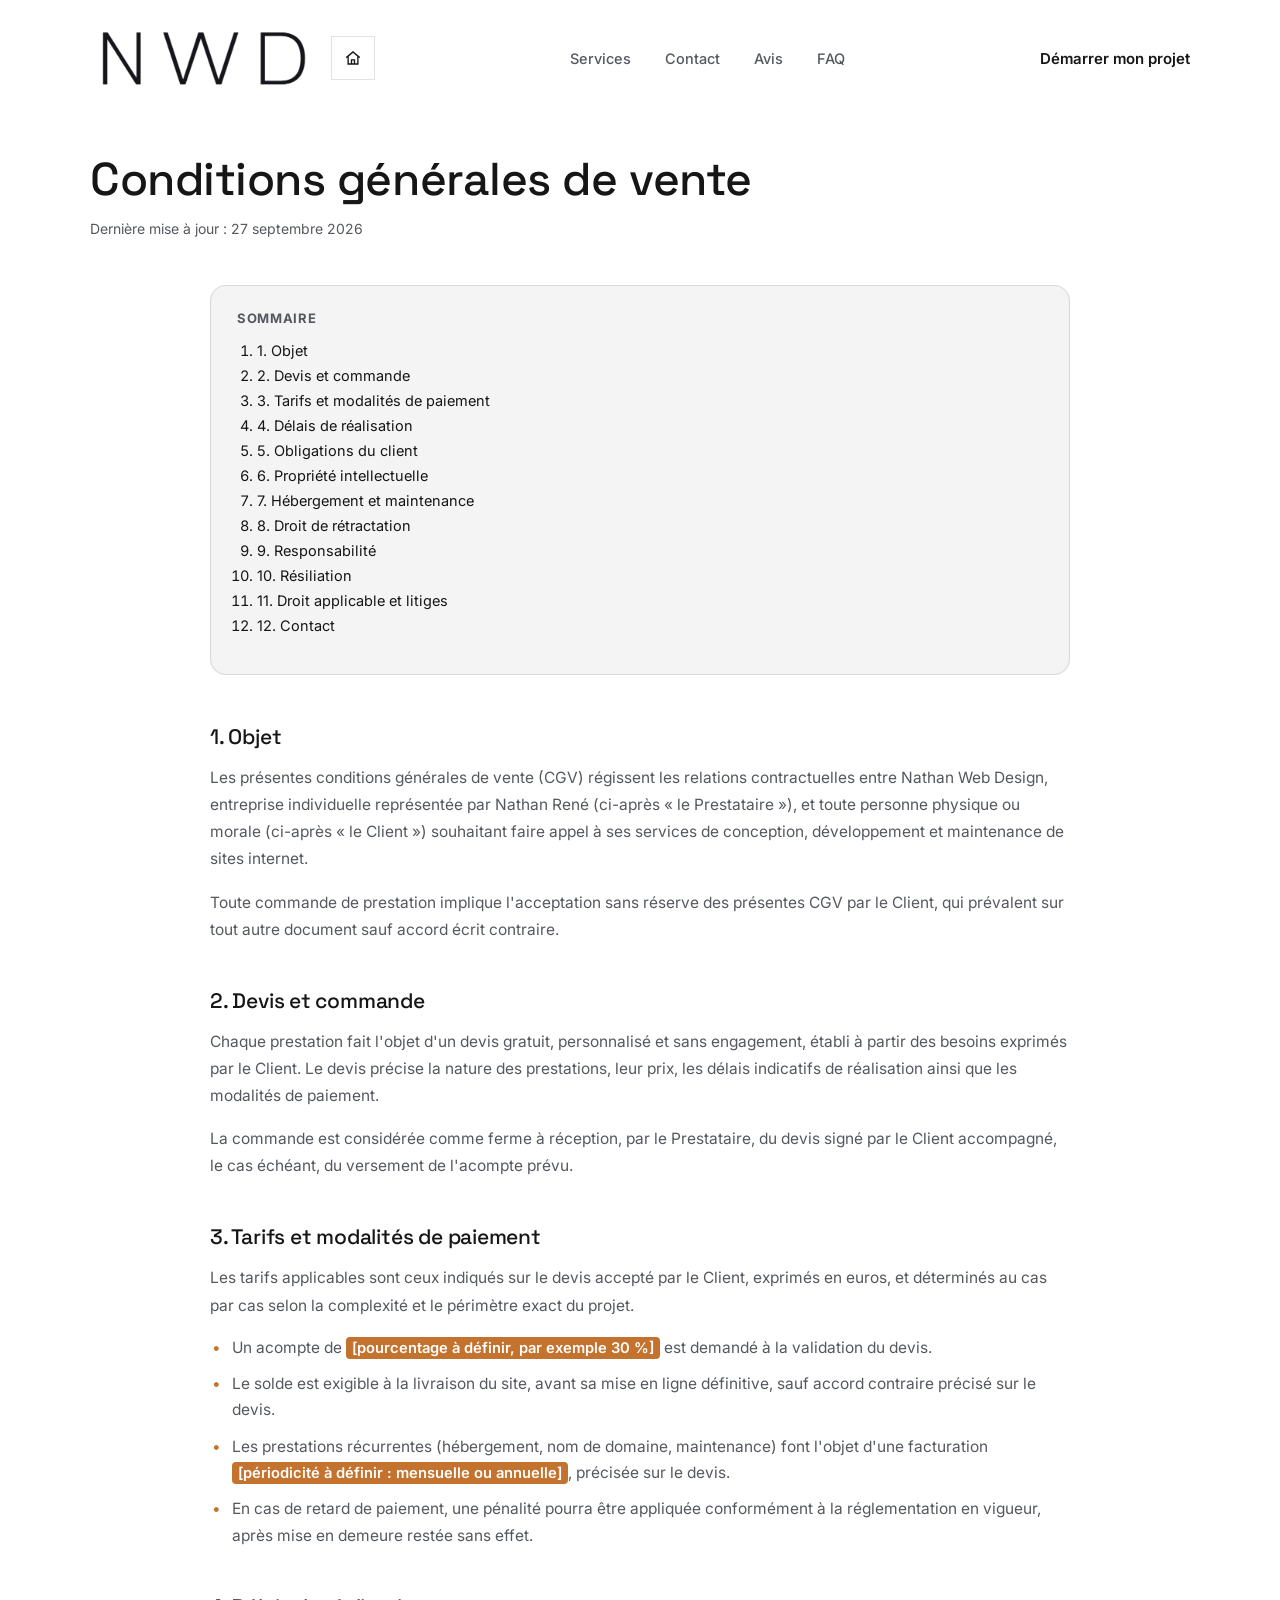
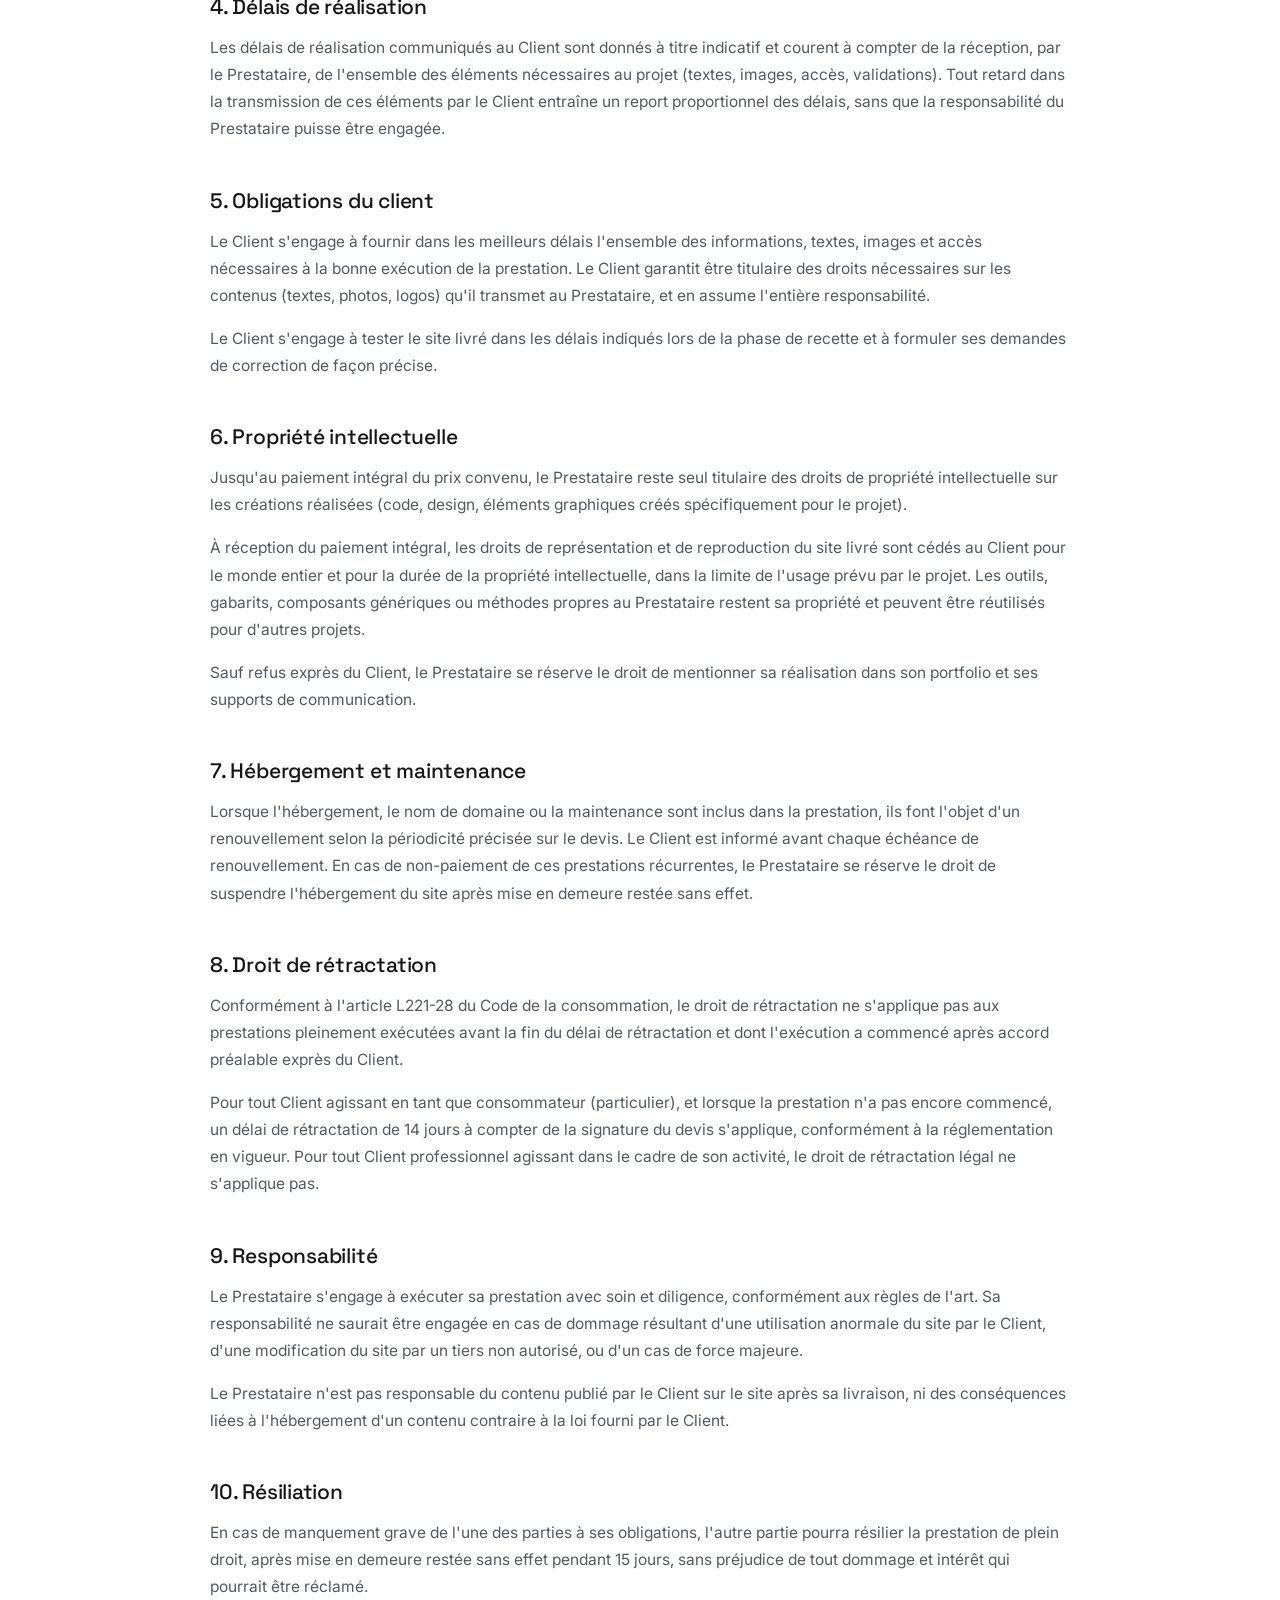
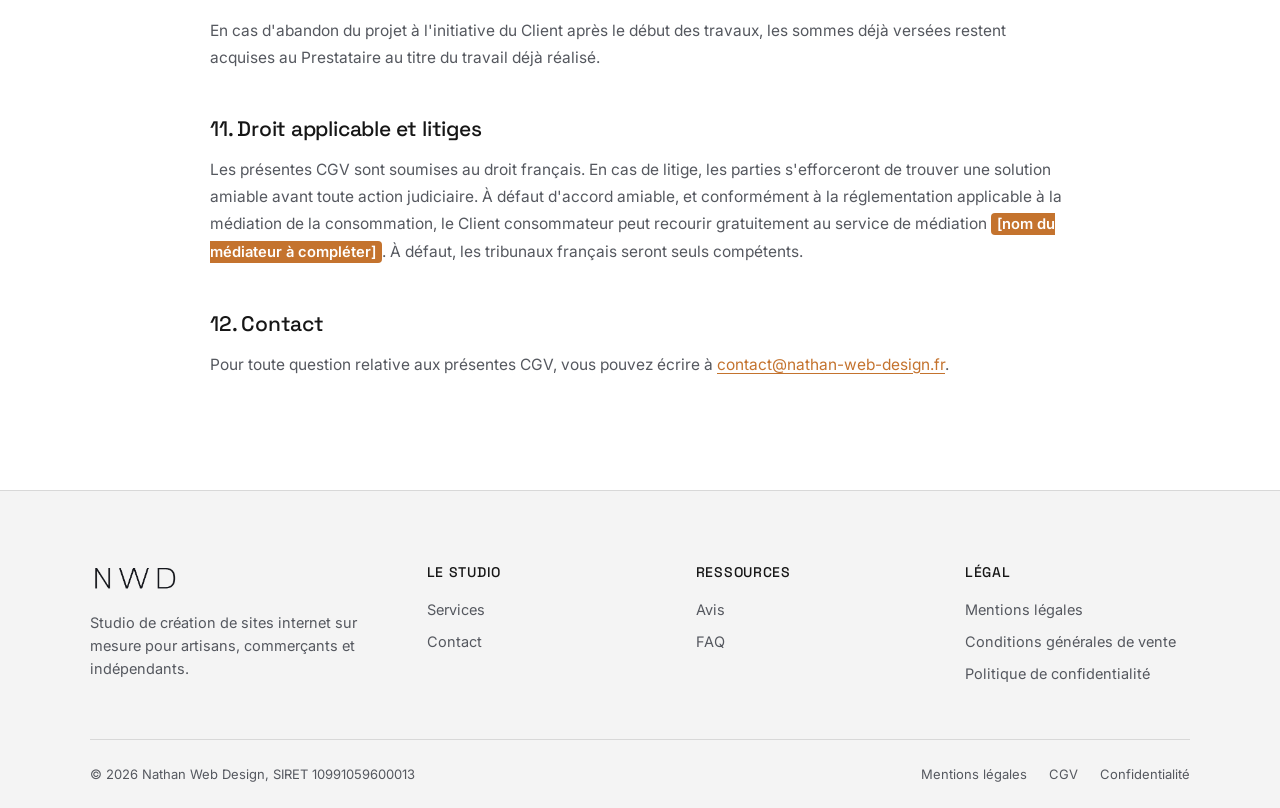
==== cgv.html @ a29a346f "Mise en ligne du site Nathan Web Design" ====
<!DOCTYPE html>
<html lang="fr">
<head>
<meta charset="UTF-8">
<meta name="viewport" content="width=device-width, initial-scale=1.0">
<title>Conditions générales de vente, Nathan Web Design</title>
<meta name="description" content="Conditions générales de vente de Nathan Web Design : devis, tarifs, délais, obligations, propriété intellectuelle et résiliation.">
<meta name="robots" content="noindex, follow">
<link rel="icon" type="image/png" href="assets/img/favicon.png">
<link rel="preconnect" href="https://fonts.googleapis.com">
<link rel="preconnect" href="https://fonts.gstatic.com" crossorigin>
<link href="https://fonts.googleapis.com/css2?family=Inter:wght@400;500;600;700&family=Space+Grotesk:wght@400;500;600;700&display=swap" rel="stylesheet">
<link rel="stylesheet" href="assets/css/style.css">
</head>
<body>
<a class="skip-link" href="#main-content">Aller au contenu</a>

<header class="site-header" id="site-header">
  <div class="container">
    <div class="brand-group">
      <a class="brand" href="index.html" aria-label="Nathan Web Design, accueil">
        <img src="assets/img/logo-ink.png" alt="Nathan Web Design">
      </a>
      <a class="home-btn" href="index.html" aria-label="Retour à l'accueil">
        <svg viewBox="0 0 24 24" fill="none" stroke="currentColor" stroke-width="1.8"><path d="M3 11.5 12 4l9 7.5"/><path d="M5.5 9.5V20h13V9.5"/><path d="M10 20v-5.5h4V20"/></svg>
      </a>
    </div>
    <nav class="main-nav" aria-label="Navigation principale">
      <ul>
        <li><a href="index.html#services">Services</a></li>
        <li><a href="index.html#contact">Contact</a></li>
        <li><a href="index.html#avis">Avis</a></li>
        <li><a href="index.html#faq">FAQ</a></li>
      </ul>
    </nav>
    <a class="btn btn-ghost header-cta" href="index.html#contact">Démarrer mon projet</a>
    <button class="nav-toggle" id="nav-toggle" aria-label="Ouvrir le menu" aria-expanded="false">
      <svg class="icon-open" viewBox="0 0 24 24" fill="none" stroke="currentColor" stroke-width="1.8"><line x1="3" y1="7" x2="21" y2="7"/><line x1="3" y1="12" x2="21" y2="12"/><line x1="3" y1="17" x2="21" y2="17"/></svg>
      <svg class="icon-close" viewBox="0 0 24 24" fill="none" stroke="currentColor" stroke-width="1.8"><line x1="5" y1="5" x2="19" y2="19"/><line x1="19" y1="5" x2="5" y2="19"/></svg>
    </button>
  </div>
</header>

<div class="mobile-menu" id="mobile-menu">
  <ul>
    <li><a href="index.html#services">Services</a></li>
    <li><a href="index.html#contact">Contact</a></li>
    <li><a href="index.html#avis">Avis</a></li>
    <li><a href="index.html#faq">FAQ</a></li>
  </ul>
  <div class="mm-foot">
    <a href="mailto:contact@nathan-web-design.fr">contact@nathan-web-design.fr</a>
  </div>
</div>

<main id="main-content">
  <section class="legal-page section-pad">
    <div class="container">
      <h1>Conditions générales de vente</h1>
      <p class="legal-updated">Dernière mise à jour : 27 septembre 2026</p>

      <div class="legal-toc">
        <p>Sommaire</p>
        <ol>
          <li><a href="#objet">1. Objet</a></li>
          <li><a href="#devis">2. Devis et commande</a></li>
          <li><a href="#tarifs">3. Tarifs et modalités de paiement</a></li>
          <li><a href="#delais">4. Délais de réalisation</a></li>
          <li><a href="#obligations">5. Obligations du client</a></li>
          <li><a href="#propriete">6. Propriété intellectuelle</a></li>
          <li><a href="#hebergement">7. Hébergement et maintenance</a></li>
          <li><a href="#retractation">8. Droit de rétractation</a></li>
          <li><a href="#responsabilite">9. Responsabilité</a></li>
          <li><a href="#resiliation">10. Résiliation</a></li>
          <li><a href="#litiges">11. Droit applicable et litiges</a></li>
          <li><a href="#contact">12. Contact</a></li>
        </ol>
      </div>

      <div class="legal-body">
        <h2 id="objet">1. Objet</h2>
        <p>Les présentes conditions générales de vente (CGV) régissent les relations contractuelles entre Nathan Web Design, entreprise individuelle représentée par Nathan René (ci-après « le Prestataire »), et toute personne physique ou morale (ci-après « le Client ») souhaitant faire appel à ses services de conception, développement et maintenance de sites internet.</p>
        <p>Toute commande de prestation implique l'acceptation sans réserve des présentes CGV par le Client, qui prévalent sur tout autre document sauf accord écrit contraire.</p>

        <h2 id="devis">2. Devis et commande</h2>
        <p>Chaque prestation fait l'objet d'un devis gratuit, personnalisé et sans engagement, établi à partir des besoins exprimés par le Client. Le devis précise la nature des prestations, leur prix, les délais indicatifs de réalisation ainsi que les modalités de paiement.</p>
        <p>La commande est considérée comme ferme à réception, par le Prestataire, du devis signé par le Client accompagné, le cas échéant, du versement de l'acompte prévu.</p>

        <h2 id="tarifs">3. Tarifs et modalités de paiement</h2>
        <p>Les tarifs applicables sont ceux indiqués sur le devis accepté par le Client, exprimés en euros, et déterminés au cas par cas selon la complexité et le périmètre exact du projet.</p>
        <ul>
          <li>Un acompte de <span class="legal-placeholder">[pourcentage à définir, par exemple 30 %]</span> est demandé à la validation du devis.</li>
          <li>Le solde est exigible à la livraison du site, avant sa mise en ligne définitive, sauf accord contraire précisé sur le devis.</li>
          <li>Les prestations récurrentes (hébergement, nom de domaine, maintenance) font l'objet d'une facturation <span class="legal-placeholder">[périodicité à définir : mensuelle ou annuelle]</span>, précisée sur le devis.</li>
          <li>En cas de retard de paiement, une pénalité pourra être appliquée conformément à la réglementation en vigueur, après mise en demeure restée sans effet.</li>
        </ul>

        <h2 id="delais">4. Délais de réalisation</h2>
        <p>Les délais de réalisation communiqués au Client sont donnés à titre indicatif et courent à compter de la réception, par le Prestataire, de l'ensemble des éléments nécessaires au projet (textes, images, accès, validations). Tout retard dans la transmission de ces éléments par le Client entraîne un report proportionnel des délais, sans que la responsabilité du Prestataire puisse être engagée.</p>

        <h2 id="obligations">5. Obligations du client</h2>
        <p>Le Client s'engage à fournir dans les meilleurs délais l'ensemble des informations, textes, images et accès nécessaires à la bonne exécution de la prestation. Le Client garantit être titulaire des droits nécessaires sur les contenus (textes, photos, logos) qu'il transmet au Prestataire, et en assume l'entière responsabilité.</p>
        <p>Le Client s'engage à tester le site livré dans les délais indiqués lors de la phase de recette et à formuler ses demandes de correction de façon précise.</p>

        <h2 id="propriete">6. Propriété intellectuelle</h2>
        <p>Jusqu'au paiement intégral du prix convenu, le Prestataire reste seul titulaire des droits de propriété intellectuelle sur les créations réalisées (code, design, éléments graphiques créés spécifiquement pour le projet).</p>
        <p>À réception du paiement intégral, les droits de représentation et de reproduction du site livré sont cédés au Client pour le monde entier et pour la durée de la propriété intellectuelle, dans la limite de l'usage prévu par le projet. Les outils, gabarits, composants génériques ou méthodes propres au Prestataire restent sa propriété et peuvent être réutilisés pour d'autres projets.</p>
        <p>Sauf refus exprès du Client, le Prestataire se réserve le droit de mentionner sa réalisation dans son portfolio et ses supports de communication.</p>

        <h2 id="hebergement">7. Hébergement et maintenance</h2>
        <p>Lorsque l'hébergement, le nom de domaine ou la maintenance sont inclus dans la prestation, ils font l'objet d'un renouvellement selon la périodicité précisée sur le devis. Le Client est informé avant chaque échéance de renouvellement. En cas de non-paiement de ces prestations récurrentes, le Prestataire se réserve le droit de suspendre l'hébergement du site après mise en demeure restée sans effet.</p>

        <h2 id="retractation">8. Droit de rétractation</h2>
        <p>Conformément à l'article L221-28 du Code de la consommation, le droit de rétractation ne s'applique pas aux prestations pleinement exécutées avant la fin du délai de rétractation et dont l'exécution a commencé après accord préalable exprès du Client.</p>
        <p>Pour tout Client agissant en tant que consommateur (particulier), et lorsque la prestation n'a pas encore commencé, un délai de rétractation de 14 jours à compter de la signature du devis s'applique, conformément à la réglementation en vigueur. Pour tout Client professionnel agissant dans le cadre de son activité, le droit de rétractation légal ne s'applique pas.</p>

        <h2 id="responsabilite">9. Responsabilité</h2>
        <p>Le Prestataire s'engage à exécuter sa prestation avec soin et diligence, conformément aux règles de l'art. Sa responsabilité ne saurait être engagée en cas de dommage résultant d'une utilisation anormale du site par le Client, d'une modification du site par un tiers non autorisé, ou d'un cas de force majeure.</p>
        <p>Le Prestataire n'est pas responsable du contenu publié par le Client sur le site après sa livraison, ni des conséquences liées à l'hébergement d'un contenu contraire à la loi fourni par le Client.</p>

        <h2 id="resiliation">10. Résiliation</h2>
        <p>En cas de manquement grave de l'une des parties à ses obligations, l'autre partie pourra résilier la prestation de plein droit, après mise en demeure restée sans effet pendant 15 jours, sans préjudice de tout dommage et intérêt qui pourrait être réclamé.</p>
        <p>En cas d'abandon du projet à l'initiative du Client après le début des travaux, les sommes déjà versées restent acquises au Prestataire au titre du travail déjà réalisé.</p>

        <h2 id="litiges">11. Droit applicable et litiges</h2>
        <p>Les présentes CGV sont soumises au droit français. En cas de litige, les parties s'efforceront de trouver une solution amiable avant toute action judiciaire. À défaut d'accord amiable, et conformément à la réglementation applicable à la médiation de la consommation, le Client consommateur peut recourir gratuitement au service de médiation <span class="legal-placeholder">[nom du médiateur à compléter]</span>. À défaut, les tribunaux français seront seuls compétents.</p>

        <h2 id="contact">12. Contact</h2>
        <p>Pour toute question relative aux présentes CGV, vous pouvez écrire à <a href="mailto:contact@nathan-web-design.fr">contact@nathan-web-design.fr</a>.</p>
      </div>
    </div>
  </section>
</main>

<footer class="site-footer">
  <div class="container">
    <div class="footer-top">
      <div class="footer-brand">
        <img src="assets/img/logo-ink.png" alt="Nathan Web Design">
        <p>Studio de création de sites internet sur mesure pour artisans, commerçants et indépendants.</p>
      </div>
      <div class="footer-col">
        <h4>Le studio</h4>
        <ul>
          <li><a href="index.html#services">Services</a></li>
          <li><a href="index.html#contact">Contact</a></li>
        </ul>
      </div>
      <div class="footer-col">
        <h4>Ressources</h4>
        <ul>
          <li><a href="index.html#avis">Avis</a></li>
          <li><a href="index.html#faq">FAQ</a></li>
        </ul>
      </div>
      <div class="footer-col">
        <h4>Légal</h4>
        <ul>
          <li><a href="mentions-legales.html">Mentions légales</a></li>
          <li><a href="cgv.html">Conditions générales de vente</a></li>
          <li><a href="politique-confidentialite.html">Politique de confidentialité</a></li>
        </ul>
      </div>
    </div>
    <div class="footer-bottom">
      <span>© <span data-year></span> Nathan Web Design, SIRET 10991059600013</span>
      <nav class="legal-links">
        <a href="mentions-legales.html">Mentions légales</a>
        <a href="cgv.html">CGV</a>
        <a href="politique-confidentialite.html">Confidentialité</a>
      </nav>
    </div>
  </div>
</footer>

<button class="back-to-top" aria-label="Retour en haut de page">
  <svg viewBox="0 0 24 24" fill="none" stroke="currentColor" stroke-width="2"><path d="M12 19V5M5 12l7-7 7 7"/></svg>
</button>

<script src="assets/js/script.js"></script>
</body>
</html>
---- assets/css/style.css ----
/* ==========================================================================
   Nathan Web Design : feuille de style principale
   ========================================================================== */

:root{
  --ink: #ffffff;
  --ink-2: #f4f4f4;
  --ink-3: #ececec;
  --cream: #f6f4ef;
  --cream-2: #ece7dc;
  --cream-3: #e2ddd0;
  --paper: #fffdf9;

  --dark: #161616;
  --dark-2: #2a2a2a;

  --amber: #c4732e;
  --blue: #2f6fb0;
  --plum: #7a3b63;

  --text: #161616;
  --text-soft: #55585f;
  --text-on-ink: #161616;
  --text-on-ink-soft: #55585f;

  --line: rgba(22,22,22,0.12);
  --line-on-ink: rgba(22,22,22,0.12);

  --radius-s: 8px;
  --radius: 16px;
  --radius-l: 26px;

  --container: 1180px;
  --shadow: 0 30px 60px -30px rgba(0,0,0,0.4);
  --shadow-soft: 0 16px 32px -20px rgba(0,0,0,0.3);

  --ff-head: "Space Grotesk", "Inter", system-ui, sans-serif;
  --ff-body: "Inter", system-ui, sans-serif;

  --ease: cubic-bezier(.22,.8,.32,1);
}

/* ---------- reset ---------- */
*, *::before, *::after{ box-sizing: border-box; }
html{ scroll-behavior: smooth; }
body{
  margin: 0;
  font-family: var(--ff-body);
  color: var(--text-on-ink);
  background: var(--ink);
  -webkit-font-smoothing: antialiased;
  text-rendering: optimizeLegibility;
  overflow-x: hidden;
}
img{ max-width: 100%; display: block; }
a{ color: inherit; text-decoration: none; }
ul{ margin: 0; padding: 0; list-style: none; }
h1,h2,h3,h4{ font-family: var(--ff-head); margin: 0; font-weight: 500; letter-spacing: -0.01em; }
p{ margin: 0; }
button{ font-family: inherit; cursor: pointer; }
input, textarea, select{ font-family: inherit; font-size: inherit; }

.container{
  width: 100%;
  max-width: var(--container);
  margin-inline: auto;
  padding-inline: 24px;
}

@media (min-width: 900px){
  .container{ padding-inline: 40px; }
}

section{ position: relative; }

.section-pad{ padding-block: 96px; }
@media (max-width: 720px){ .section-pad{ padding-block: 64px; } }

.eyebrow{
  display: inline-flex;
  align-items: center;
  font-size: 13px;
  letter-spacing: 0.14em;
  text-transform: uppercase;
  font-weight: 600;
  color: var(--amber);
  margin-bottom: 18px;
}

.section-head{
  max-width: 760px;
  margin-bottom: 56px;
  margin-inline: auto;
  text-align: center;
}
.section-head h2{
  font-size: clamp(28px, 3.6vw, 42px);
  line-height: 1.15;
}
.section-head p{
  margin-top: 16px;
  font-size: 17px;
  line-height: 1.6;
  color: var(--text-on-ink-soft);
}

.center{ text-align: center; margin-inline: auto; }

/* ---------- buttons ---------- */
.btn{
  display: inline-flex;
  align-items: center;
  justify-content: center;
  gap: 10px;
  padding: 15px 28px;
  border-radius: 0;
  font-size: 15px;
  font-weight: 600;
  border: 1px solid transparent;
  transition: transform .25s var(--ease), background .25s var(--ease), color .25s var(--ease), border-color .25s var(--ease);
  white-space: nowrap;
}
.btn:hover{ transform: translateY(-2px); }
.btn:active{ transform: scale(.97); }
.btn:disabled{ opacity: .4; cursor: not-allowed; pointer-events: none; }

.hero-actions .btn,
.btn-row .btn{
  padding: 19px 38px;
  font-size: 17px;
}
.btn-primary{ background: var(--dark); color: var(--cream); }
.btn-primary:hover{ background: var(--dark-2); }

.btn-ghost{
  background: none;
  border: none;
  padding: 0;
  color: var(--text-on-ink);
  text-decoration: none;
}
.btn-ghost:hover{ color: var(--amber); transform: none; }
.btn-ghost:active{ transform: none; opacity: .65; }
.hero-actions .btn-ghost,
.btn-row .btn-ghost{ padding: 0; }

.btn-accent{ background: var(--amber); color: #fff; }
.btn-accent:hover{ background: #ad631f; }

.btn-block{ width: 100%; }

/* ---------- header ---------- */
.site-header{
  position: fixed;
  top: 0; left: 0; right: 0;
  z-index: 100;
  padding-block: 20px;
  transition: padding .3s var(--ease), background .3s var(--ease), box-shadow .3s var(--ease), border-color .3s var(--ease);
  border-bottom: 1px solid transparent;
}
.site-header.is-scrolled{
  padding-block: 12px;
  background: rgba(255,255,255,0.88);
  backdrop-filter: blur(14px) saturate(140%);
  border-bottom-color: var(--line-on-ink);
}
.site-header .container{
  display: flex;
  align-items: center;
  justify-content: space-between;
  gap: 20px;
}
.brand-group{ display: flex; align-items: center; gap: 14px; }
.brand{ display: flex; align-items: center; position: relative; }
.brand img{ height: 76px; width: auto; image-rendering: -webkit-optimize-contrast; }

.home-btn{
  width: 44px; height: 44px;
  border-radius: 0;
  border: 1px solid var(--line-on-ink);
  color: var(--text-on-ink);
  display: inline-flex;
  align-items: center;
  justify-content: center;
  flex-shrink: 0;
  transition: border-color .2s var(--ease), background .2s var(--ease);
}
.home-btn:hover{ border-color: var(--text-on-ink); background: var(--ink-2); }
.home-btn svg{ width: 18px; height: 18px; }

.main-nav{ display: none; }
.main-nav ul{ display: flex; align-items: center; gap: 34px; }
.main-nav a{
  font-size: 14.5px;
  font-weight: 500;
  color: var(--text-on-ink-soft);
  transition: color .2s var(--ease);
  position: relative;
}
.main-nav a:hover{ color: var(--text-on-ink); }

.header-cta{ display: none; }

.nav-toggle{
  width: 46px; height: 46px;
  border-radius: 0;
  border: 1px solid var(--line-on-ink);
  background: transparent;
  color: var(--text-on-ink);
  display: inline-flex;
  align-items: center;
  justify-content: center;
  flex-shrink: 0;
  transition: border-color .3s var(--ease), color .3s var(--ease);
}
.nav-toggle span, .nav-toggle::before, .nav-toggle::after{ display: none; }
.nav-toggle svg{ width: 18px; height: 18px; }
.nav-toggle .icon-close{ display: none; }
.nav-toggle.is-open .icon-open{ display: none; }
.nav-toggle.is-open .icon-close{ display: block; }

@media (min-width: 980px){
  .main-nav{ display: block; }
  .header-cta{ display: inline-flex; }
  .nav-toggle{ display: none; }
}

/* mobile menu overlay */
.mobile-menu{
  position: fixed;
  inset: 0;
  z-index: 99;
  background: var(--ink);
  color: var(--text-on-ink);
  display: flex;
  flex-direction: column;
  justify-content: center;
  padding: 32px;
  transform: translateY(-100%);
  transition: transform .45s var(--ease);
}
.mobile-menu.is-open{ transform: translateY(0); }
.mobile-menu ul{ display: flex; flex-direction: column; gap: 6px; }
.mobile-menu a{
  font-family: var(--ff-head);
  font-size: clamp(30px, 9vw, 44px);
  padding-block: 10px;
  display: inline-block;
  border-bottom: 1px solid var(--line-on-ink);
}
.mobile-menu .mm-foot{
  margin-top: 40px;
  display: flex;
  flex-direction: column;
  gap: 14px;
  color: var(--text-on-ink-soft);
  font-size: 15px;
}
.mobile-menu .mm-foot a{ font-family: var(--ff-body); font-size: 15px; border: none; padding: 0; color: var(--text-on-ink); }

@media (min-width: 980px){ .mobile-menu{ display: none; } }

/* ---------- hero ---------- */
.hero{
  padding-top: 160px;
  padding-bottom: 96px;
  overflow: hidden;
}
.hero .container{
  display: grid;
  gap: 40px;
  justify-items: center;
  text-align: center;
}
.hero h1{
  font-size: clamp(38px, 6.4vw, 74px);
  line-height: 1.06;
  max-width: 23ch;
  margin-inline: auto;
}
.hero h1 em{
  font-style: normal;
  color: var(--amber);
}

@media (prefers-reduced-motion: no-preference){
  .hero h1, .hero-lede, .hero-actions{
    opacity: 0;
    transform: translateY(16px);
    animation: hero-in .8s var(--ease) forwards;
  }
  .hero-lede{ animation-delay: .12s; }
  .hero-actions{ animation-delay: .24s; }
}
@keyframes hero-in{ to{ opacity: 1; transform: translateY(0); } }
.hero-lede{
  margin-top: 24px;
  font-size: clamp(16px, 1.6vw, 19px);
  line-height: 1.65;
  color: var(--text-on-ink-soft);
  max-width: 64ch;
  margin-inline: auto;
}
.hero-actions{
  margin-top: 36px;
  display: flex;
  flex-wrap: wrap;
  justify-content: center;
  gap: 14px;
  align-items: center;
}
.hero-trust{
  margin-top: 30px;
  display: flex;
  flex-wrap: wrap;
  gap: 10px 28px;
  font-size: 13.5px;
  color: var(--text-on-ink-soft);
}
.hero-trust li{ display: flex; align-items: center; gap: 8px; }
.hero-trust svg{ width: 15px; height: 15px; color: var(--amber); flex-shrink: 0; }

/* ---------- logos strip ---------- */
.strip{
  padding-block: 28px;
  border-top: 1px solid var(--line-on-ink);
  border-bottom: 1px solid var(--line-on-ink);
}
.strip .container{
  display: flex;
  flex-wrap: wrap;
  align-items: center;
  gap: 18px 40px;
  justify-content: space-between;
}
.strip-label{ font-size: 13px; color: var(--text-on-ink-soft); font-weight: 600; }

/* ---------- cards grid ---------- */
.grid{ display: grid; gap: 24px; }
.grid-2{ grid-template-columns: 1fr; }
.grid-3{ grid-template-columns: 1fr; }
.grid-4{ grid-template-columns: 1fr; }
@media (min-width: 680px){
  .grid-2{ grid-template-columns: repeat(2,1fr); }
  .grid-4{ grid-template-columns: repeat(2,1fr); }
}
@media (min-width: 980px){
  .grid-3{ grid-template-columns: repeat(3,1fr); }
  .grid-4{ grid-template-columns: repeat(4,1fr); }
}

.card{
  position: relative;
  overflow: hidden;
  background: var(--ink-2);
  border: 1px solid var(--line-on-ink);
  border-radius: var(--radius);
  padding: 32px 28px;
  transition: transform .3s var(--ease), box-shadow .3s var(--ease), border-color .3s var(--ease);
}
.card:hover{ transform: translateY(-4px); box-shadow: var(--shadow-soft); border-color: transparent; }
.card::before{
  content: "";
  position: absolute;
  inset: 0;
  background: radial-gradient(220px circle at var(--mx, 50%) var(--my, 50%), rgba(196,115,46,.10), transparent 70%);
  opacity: 0;
  transition: opacity .35s var(--ease);
  pointer-events: none;
}
.card:hover::before{ opacity: 1; }
.card > *{ position: relative; }
.card-icon{
  width: 48px; height: 48px;
  border-radius: 12px;
  display: flex; align-items: center; justify-content: center;
  margin-bottom: 20px;
  background: var(--dark);
  color: var(--cream);
}
.card-icon svg{ width: 22px; height: 22px; }
.card h3{ font-size: 19px; margin-bottom: 10px; color: var(--text-on-ink); }
.card p{ font-size: 15px; line-height: 1.6; color: var(--text-on-ink-soft); }

/* accent variants for service icons */
.ic-amber, .ic-plum{ background: var(--amber); color: #fff; }
.ic-blue{ background: rgba(47,111,176,0.14); color: var(--blue); }

/* ---------- feature list (why us) ---------- */
.feature{
  display: flex;
  gap: 18px;
  padding: 28px 0;
  border-top: 1px solid var(--line-on-ink);
}
.feature:first-child{ border-top: none; }
.feature .num{
  font-family: var(--ff-head);
  font-size: 14px;
  color: var(--text-on-ink-soft);
  padding-top: 4px;
}
.feature h3{ font-size: 19px; color: var(--text-on-ink); margin-bottom: 8px; }
.feature p{ font-size: 15px; line-height: 1.6; color: var(--text-on-ink-soft); max-width: 56ch; }

/* ---------- process / timeline ---------- */
.timeline{ display: grid; gap: 0; }
.tl-item{
  display: grid;
  grid-template-columns: 64px 1fr;
  gap: 20px;
  padding-block: 30px;
  border-top: 1px solid var(--line-on-ink);
}
.tl-item:first-child{ border-top: none; }
.tl-marker{
  display: flex;
  flex-direction: column;
  align-items: center;
}
.tl-dot{
  width: 40px; height: 40px;
  border-radius: 50%;
  background: var(--dark);
  color: var(--cream);
  display: flex; align-items: center; justify-content: center;
  font-family: var(--ff-head);
  font-size: 14px;
  flex-shrink: 0;
}
.tl-line{ width: 1px; flex: 1; background: var(--line-on-ink); margin-top: 8px; }
.tl-item:last-child .tl-line{ display: none; }
.tl-content{ padding-top: 4px; }
.tl-tag{
  display: inline-block;
  font-size: 12px;
  font-weight: 700;
  letter-spacing: 0.06em;
  text-transform: uppercase;
  color: var(--amber);
  margin-bottom: 8px;
}
.tl-content h3{ font-size: 20px; margin-bottom: 8px; color: var(--text-on-ink); }
.tl-content p{ font-size: 15px; line-height: 1.6; color: var(--text-on-ink-soft); max-width: 70ch; }

@media (min-width: 720px){
  .tl-item{ grid-template-columns: 160px 64px 1fr; }
  .tl-when{ padding-top: 8px; font-size: 13.5px; color: var(--text-on-ink-soft); font-weight: 600; }
}

/* ---------- reviews ---------- */
.reviews-shell{
  border: 1px dashed var(--line-on-ink);
  border-radius: var(--radius-l);
  padding: 56px 32px;
  text-align: center;
  background: var(--ink-2);
}
.google-badge{
  display: inline-flex;
  align-items: center;
  gap: 10px;
  background: var(--ink-3);
  padding: 10px 18px;
  border-radius: 0;
  margin-bottom: 24px;
  font-size: 14px;
}
.stars{ display: inline-flex; gap: 3px; color: var(--amber); }
.stars svg{ width: 16px; height: 16px; }
.reviews-shell h3{ color: var(--text-on-ink); font-size: 24px; max-width: 42ch; margin-inline: auto; }
.reviews-shell p{ color: var(--text-on-ink-soft); margin-top: 14px; max-width: 56ch; margin-inline: auto; font-size: 15px; line-height: 1.6; }
.reviews-shell .btn{ margin-top: 28px; }

.review-cards{ display: grid; gap: 20px; margin-top: 40px; }
@media (min-width: 780px){ .review-cards{ grid-template-columns: repeat(3,1fr); } }
.review-card{
  background: var(--ink);
  border: 1px solid var(--line-on-ink);
  border-radius: var(--radius);
  padding: 24px;
  text-align: left;
}
.review-card .stars{ margin-bottom: 14px; }
.review-card p{ color: var(--text-on-ink); font-size: 14.5px; line-height: 1.6; }
.review-card .who{ margin-top: 16px; display: flex; align-items: center; gap: 10px; }
.review-avatar{
  width: 34px; height: 34px; border-radius: 50%;
  background: var(--amber);
  flex-shrink: 0;
}
.review-card .who strong{ font-size: 13.5px; color: var(--text-on-ink); display: block; }
.review-card .who span{ font-size: 12.5px; color: var(--text-on-ink-soft); }

/* ---------- FAQ ---------- */
.faq-list{ max-width: 880px; margin-inline: auto; }
.faq-item{ border-top: 1px solid var(--line-on-ink); }
.faq-item:last-child{ border-bottom: 1px solid var(--line-on-ink); }
.faq-q{
  width: 100%;
  display: flex;
  align-items: center;
  justify-content: space-between;
  gap: 20px;
  background: none;
  border: none;
  text-align: left;
  padding: 24px 4px;
  font-family: var(--ff-head);
  font-size: 17px;
  color: var(--text-on-ink);
}
.faq-q .plus{
  width: 30px; height: 30px;
  border-radius: 50%;
  border: 1px solid var(--line-on-ink);
  flex-shrink: 0;
  position: relative;
  transition: transform .3s var(--ease), background .3s var(--ease);
}
.faq-q .plus::before, .faq-q .plus::after{
  content: "";
  position: absolute;
  background: var(--text-on-ink);
  top: 50%; left: 50%;
  transform: translate(-50%,-50%);
}
.faq-q .plus::before{ width: 12px; height: 1.4px; }
.faq-q .plus::after{ width: 1.4px; height: 12px; transition: opacity .2s var(--ease); }
.faq-item.is-open .plus{ background: var(--dark); border-color: var(--dark); transform: rotate(180deg); }
.faq-item.is-open .plus::before, .faq-item.is-open .plus::after{ background: var(--cream); }
.faq-item.is-open .plus::after{ opacity: 0; }

.faq-a{
  max-height: 0;
  overflow: hidden;
  transition: max-height .35s var(--ease);
}
.faq-a-inner{ padding: 0 4px 26px; font-size: 15px; line-height: 1.65; color: var(--text-on-ink-soft); max-width: 74ch; }

/* ---------- contact ---------- */
.contact-list{
  margin-top: 48px;
  display: flex;
  flex-wrap: wrap;
  justify-content: center;
  gap: 24px 48px;
}
.contact-list li{ display: flex; align-items: center; gap: 16px; }
.contact-list .ci-icon{
  width: 44px; height: 44px;
  border-radius: 50%;
  background: var(--dark);
  display: flex; align-items: center; justify-content: center;
  color: var(--cream);
  flex-shrink: 0;
}
.contact-list .ci-icon svg{ width: 19px; height: 19px; }
.contact-list strong{ display: block; font-size: 15.5px; color: var(--text-on-ink); }
.contact-list span{ font-size: 13.5px; color: var(--text-on-ink-soft); }
.contact-list a{ text-decoration: none; transition: color .2s var(--ease); }
.contact-list a:hover strong{ color: var(--amber); }

.contact-form{
  background: var(--ink-2);
  border: 1px solid var(--line-on-ink);
  border-radius: var(--radius-l);
  padding: 36px;
  max-width: 640px;
  margin-inline: auto;
}

/* ---------- multi-step wizard ---------- */
.form-progress{
  display: flex;
  align-items: center;
  gap: 8px;
  margin-bottom: 30px;
}
.form-progress-step{
  display: flex;
  align-items: center;
  gap: 8px;
  font-size: 12.5px;
  font-weight: 600;
  color: var(--text-on-ink-soft);
  flex: 1;
}
.form-progress-step i{
  font-style: normal;
  width: 24px; height: 24px;
  border-radius: 50%;
  border: 1px solid var(--line-on-ink);
  display: flex; align-items: center; justify-content: center;
  font-size: 12px;
  flex-shrink: 0;
  transition: background .25s var(--ease), border-color .25s var(--ease), color .25s var(--ease);
}
.form-progress-step:not(:last-child)::after{
  content: "";
  flex: 1;
  height: 1px;
  background: var(--line-on-ink);
  margin-right: 8px;
}
.form-progress-step.is-active{ color: var(--text-on-ink); }
.form-progress-step.is-active i{ background: var(--dark); border-color: var(--dark); color: var(--cream); }
.form-progress-step.is-done i{ background: var(--amber); border-color: var(--amber); color: #fff; }
@media (max-width: 480px){
  .form-progress-step span, .form-progress-step{ font-size: 0; gap: 0; }
  .form-progress-step i{ font-size: 12px; }
}

.form-step{ display: none; }
.form-step.is-active{ display: block; animation: step-in .35s var(--ease); }
@keyframes step-in{ from{ opacity: 0; transform: translateX(8px); } to{ opacity: 1; transform: translateX(0); } }
.form-step-title{ font-size: 19px; color: var(--text-on-ink); margin-bottom: 6px; }
.form-step-title span{ font-family: var(--ff-body); font-weight: 400; font-size: 13.5px; color: var(--text-on-ink-soft); }

.option-grid{ display: flex; flex-wrap: wrap; gap: 10px; margin: 20px 0 8px; }
.option-pill{
  padding: 11px 18px;
  border-radius: 0;
  border: 1px solid var(--line-on-ink);
  background: var(--ink-3);
  color: var(--text-on-ink);
  font-size: 14px;
  font-weight: 500;
  transition: border-color .2s var(--ease), background .2s var(--ease), color .2s var(--ease), transform .15s var(--ease);
}
.option-pill:hover{ border-color: var(--text-on-ink-soft); }
.option-pill:active{ transform: scale(.96); }
.option-pill.is-selected{ background: var(--dark); border-color: var(--dark); color: var(--cream); }

.option-check{
  display: flex;
  align-items: center;
  gap: 9px;
  padding: 11px 16px;
  border-radius: 0;
  border: 1px solid var(--line-on-ink);
  background: var(--ink-3);
  color: var(--text-on-ink);
  font-size: 14px;
  cursor: pointer;
  transition: border-color .2s var(--ease);
}
.option-check:has(input:checked),
.option-check.is-selected{ background: var(--dark); border-color: var(--dark); color: var(--cream); }
.option-check input{
  position: absolute;
  width: 1px; height: 1px;
  padding: 0; margin: -1px;
  overflow: hidden;
  clip: rect(0,0,0,0);
  white-space: nowrap;
  border: 0;
}

.form-step-actions{ margin-top: 26px; }
.form-step-actions.two{ display: flex; align-items: center; justify-content: space-between; gap: 20px; }
.form-step-actions:not(.two) .btn{ width: 100%; }

.form-row{ display: grid; gap: 18px; margin-bottom: 18px; }
@media (min-width: 560px){ .form-row.two{ grid-template-columns: 1fr 1fr; } }
.field label{ display: block; font-size: 13.5px; font-weight: 600; margin-bottom: 8px; color: var(--text-on-ink); }
.field input, .field select, .field textarea{
  width: 100%;
  padding: 13px 14px;
  border-radius: var(--radius-s);
  border: 1px solid var(--line-on-ink);
  background: var(--ink-3);
  color: var(--text-on-ink);
  font-size: 14.5px;
  transition: border-color .2s var(--ease);
}
.field input::placeholder, .field textarea::placeholder{ color: var(--text-on-ink-soft); }
.field input:-webkit-autofill,
.field input:-webkit-autofill:hover,
.field input:-webkit-autofill:focus{
  -webkit-text-fill-color: var(--text-on-ink);
  -webkit-box-shadow: 0 0 0 1000px var(--ink-3) inset;
  box-shadow: 0 0 0 1000px var(--ink-3) inset;
  border-radius: var(--radius-s);
  transition: background-color 9999s ease-in-out 0s;
}
.field input:focus, .field select:focus, .field textarea:focus{
  outline: none;
  border-color: var(--dark);
}
.field textarea{ resize: vertical; min-height: 110px; }
.form-note{ font-size: 12.5px; color: var(--text-on-ink-soft); margin-top: 14px; line-height: 1.5; }
.form-success{
  display: none;
  margin-top: 16px;
  padding: 14px 16px;
  border-radius: var(--radius-s);
  background: var(--amber);
  color: #fff;
  font-size: 14px;
  font-weight: 600;
}
.form-success.is-visible{ display: block; }

/* ---------- footer ---------- */
.site-footer{ background: var(--ink-2); color: var(--text-on-ink-soft); padding-top: 72px; border-top: 1px solid var(--line-on-ink); }
.footer-top{
  display: grid;
  gap: 44px;
  padding-bottom: 56px;
  border-bottom: 1px solid var(--line-on-ink);
}
@media (min-width: 900px){ .footer-top{ grid-template-columns: 1.3fr 1fr 1fr 1fr; } }
.footer-brand img{ height: 30px; margin-bottom: 18px; }
.footer-brand p{ font-size: 14.5px; line-height: 1.6; max-width: 42ch; }
.footer-col h4{ color: var(--text-on-ink); font-size: 14px; margin-bottom: 18px; text-transform: uppercase; letter-spacing: 0.05em; }
.footer-col ul{ display: grid; gap: 12px; }
.footer-col a{ font-size: 14.5px; transition: color .2s var(--ease); }
.footer-col a:hover{ color: var(--text-on-ink); }
.footer-bottom{
  padding-block: 26px;
  display: flex;
  flex-wrap: wrap;
  gap: 12px 24px;
  align-items: center;
  justify-content: space-between;
  font-size: 13px;
}
.footer-bottom .legal-links{ display: flex; flex-wrap: wrap; gap: 10px 22px; }
.footer-bottom a:hover{ color: var(--text-on-ink); }

/* ---------- legal pages ---------- */
.legal-page{ padding-top: 150px; }
.legal-page h1{ font-size: clamp(30px, 4.5vw, 46px); margin-bottom: 12px; color: var(--text-on-ink); }
.legal-updated{ font-size: 14px; color: var(--text-on-ink-soft); margin-bottom: 48px; }
.legal-body{ max-width: 860px; margin-inline: auto; }
.legal-body h2{ font-size: 21px; margin-top: 44px; margin-bottom: 14px; color: var(--text-on-ink); }
.legal-body h2:first-child{ margin-top: 0; }
.legal-body p{ font-size: 15.5px; line-height: 1.75; color: var(--text-on-ink-soft); margin-bottom: 16px; }
.legal-body ul{ margin-bottom: 16px; display: grid; gap: 10px; }
.legal-body li{ font-size: 15.5px; line-height: 1.7; color: var(--text-on-ink-soft); padding-left: 22px; position: relative; }
.legal-body li::before{ content: "•"; position: absolute; left: 2px; color: var(--amber); }
.legal-body strong{ color: var(--text-on-ink); }
.legal-body a{ color: var(--amber); text-decoration: underline; text-underline-offset: 3px; }
.legal-placeholder{
  background: var(--amber);
  color: #fff;
  padding: 2px 6px;
  border-radius: 4px;
  font-size: 0.95em;
  font-weight: 600;
}
.legal-toc{
  background: var(--ink-2);
  border: 1px solid var(--line-on-ink);
  border-radius: var(--radius);
  padding: 24px 26px;
  margin-bottom: 48px;
  margin-inline: auto;
  max-width: 860px;
}
.legal-toc p{ font-size: 13px; font-weight: 700; text-transform: uppercase; letter-spacing: 0.05em; color: var(--text-on-ink-soft); margin-bottom: 12px; }
.legal-toc ol{ display: grid; gap: 8px; padding-left: 20px; }
.legal-toc li{ font-size: 14.5px; }
.legal-toc a{ color: var(--text-on-ink); }
.legal-toc a:hover{ color: var(--amber); }

/* ---------- reveal trigger buttons (services / méthode) ---------- */
.btn-row{ display: flex; flex-wrap: wrap; gap: 14px; align-items: center; justify-content: center; }
.reveal-trigger svg{ width: 18px; height: 18px; transition: transform .25s var(--ease); }
.reveal-trigger:hover svg{ transform: translateX(3px); }

/* ---------- reveal animation ---------- */
[data-reveal]{
  opacity: 0;
  transform: translateY(24px);
  transition: opacity .7s var(--ease), transform .7s var(--ease);
}
[data-reveal].is-visible{ opacity: 1; transform: translateY(0); }

@media (prefers-reduced-motion: reduce){
  [data-reveal]{ transform: none; transition: opacity .3s ease; }
  .card::before{ display: none; }
}

/* ---------- back to top ---------- */
.back-to-top{
  position: fixed;
  right: 20px;
  bottom: 20px;
  width: 46px; height: 46px;
  border-radius: 0;
  background: var(--dark);
  color: var(--cream);
  display: flex; align-items: center; justify-content: center;
  box-shadow: var(--shadow-soft);
  opacity: 0;
  visibility: hidden;
  transform: translateY(10px);
  transition: opacity .3s var(--ease), transform .3s var(--ease), visibility .3s;
  z-index: 60;
}
.back-to-top.is-visible{ opacity: 1; visibility: visible; transform: translateY(0); }
.back-to-top svg{ width: 18px; height: 18px; }

/* ---------- skip link ---------- */
.skip-link{
  position: absolute;
  left: -999px;
  top: auto;
  background: var(--dark);
  color: var(--cream);
  padding: 12px 18px;
  border-radius: var(--radius-s);
  z-index: 200;
}
.skip-link:focus{ left: 24px; top: 24px; }
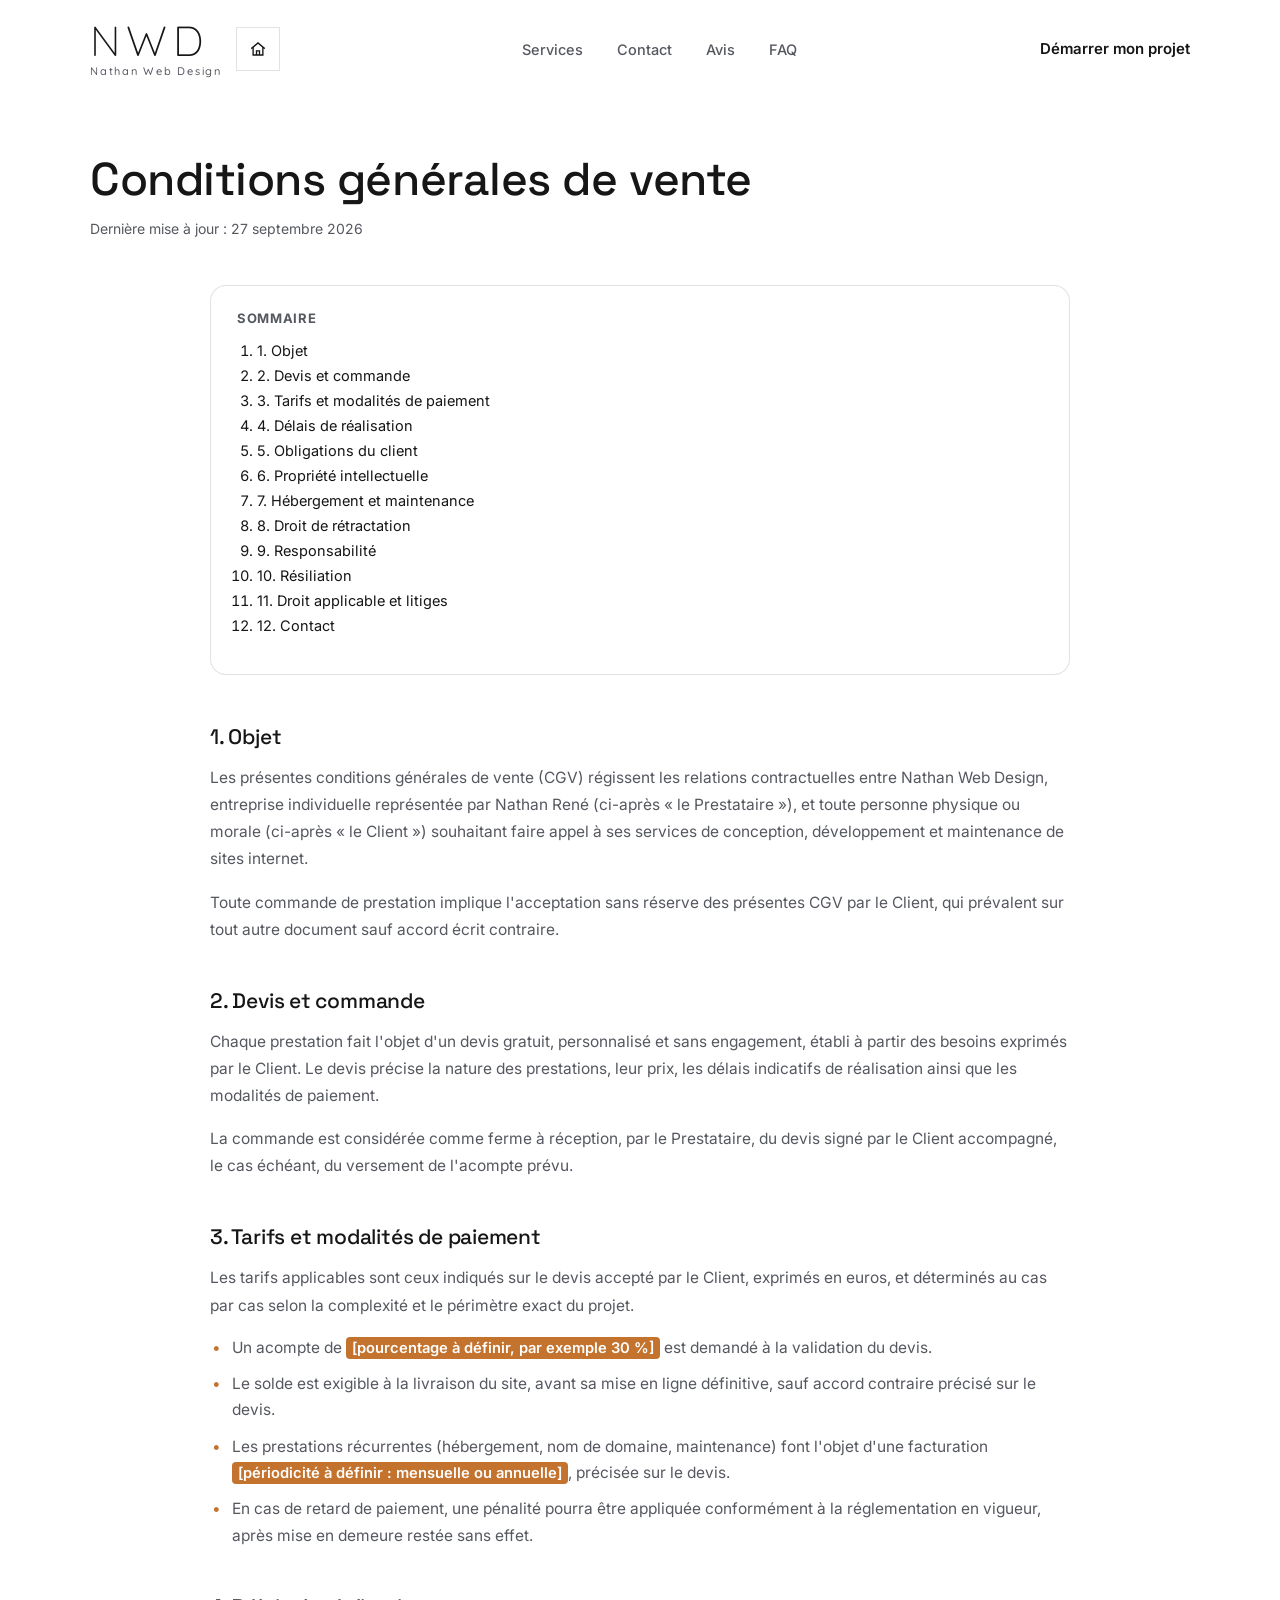
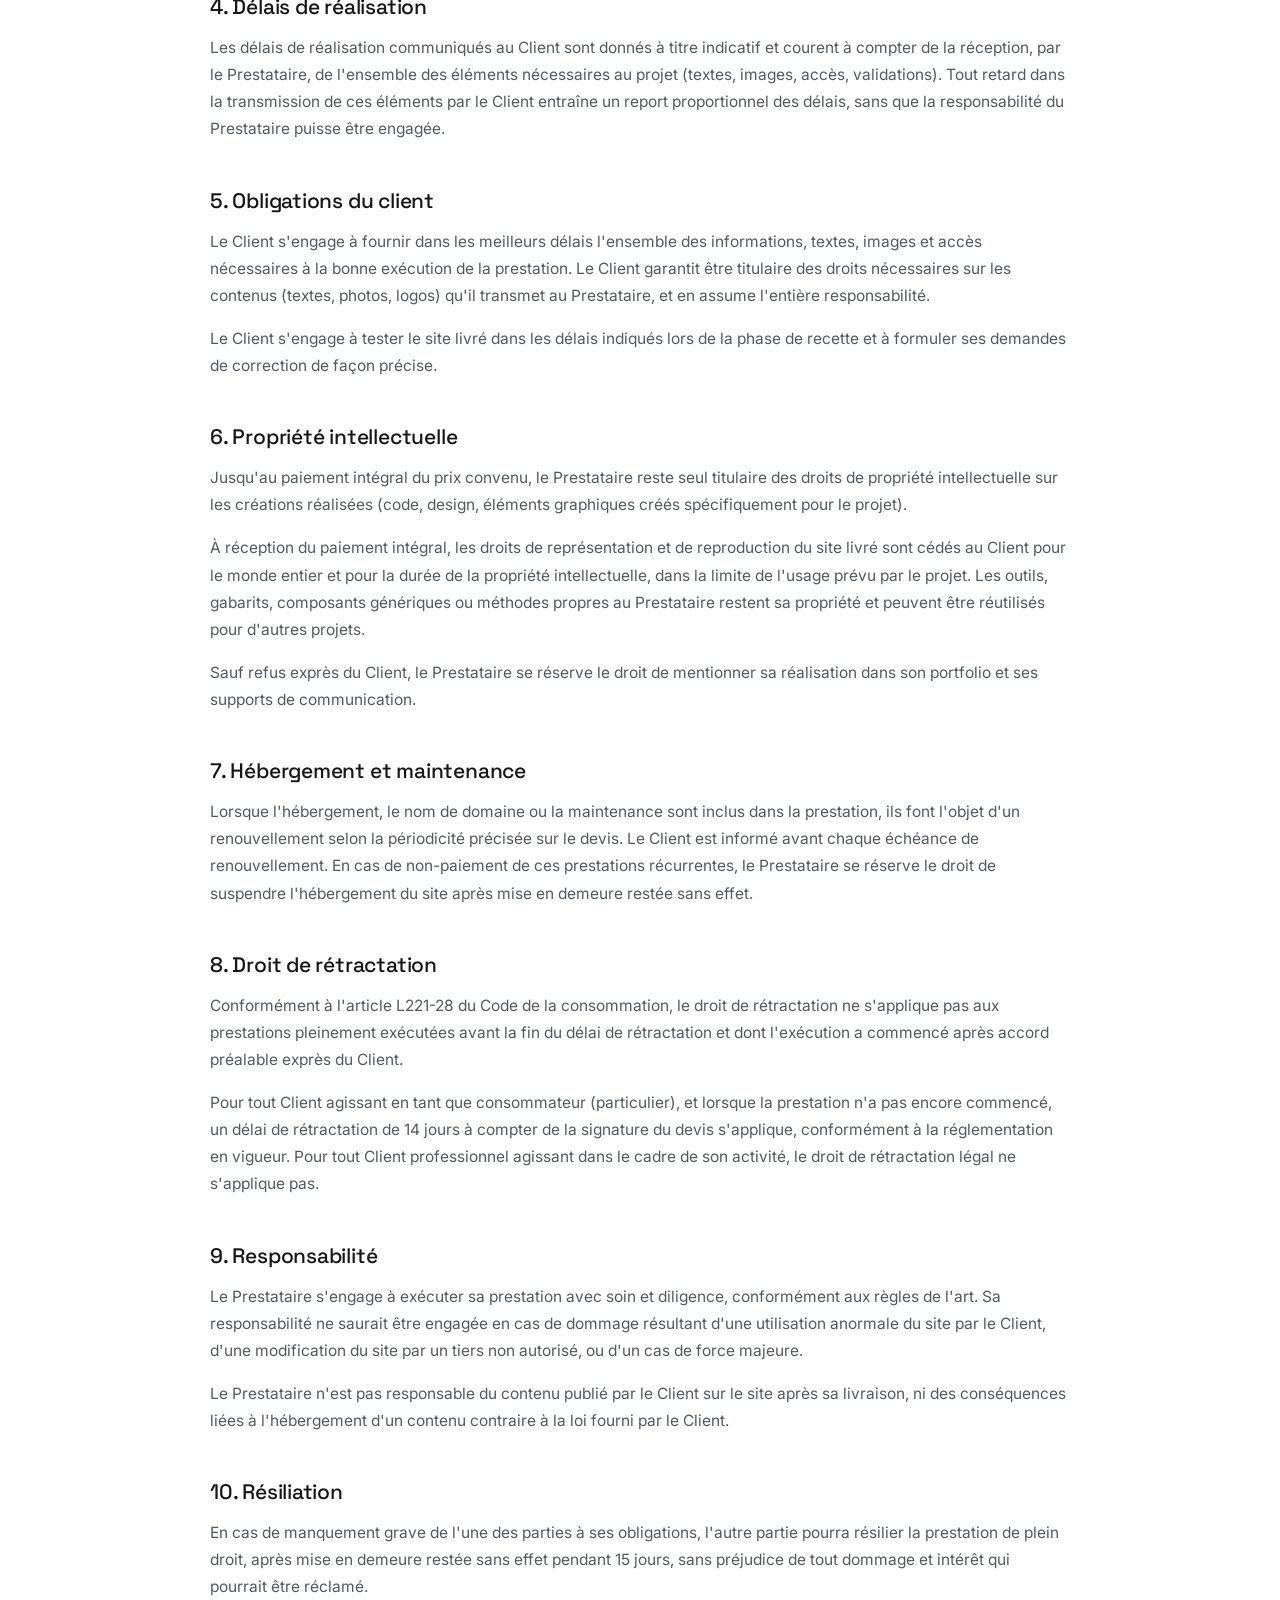
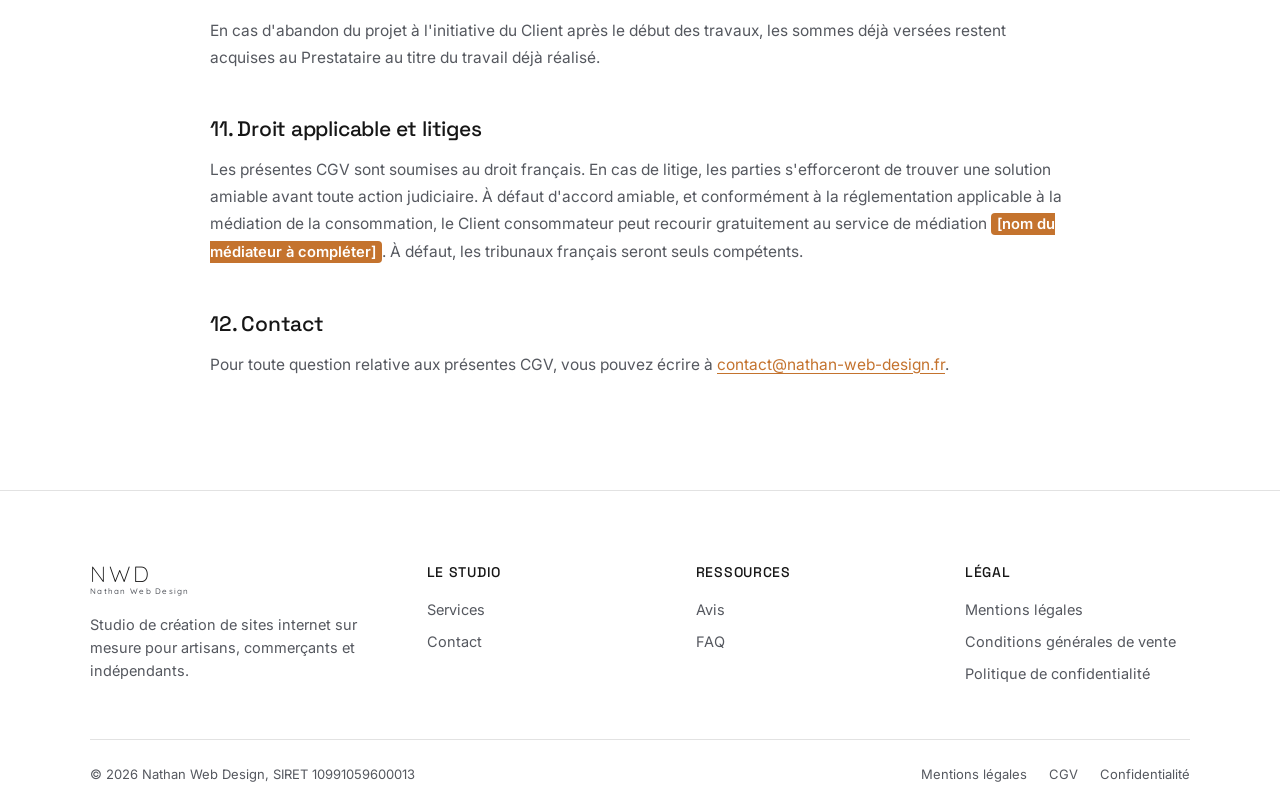
==== commit a6965271: "Remplacer le logo image par du texte réel (police Quicksand Light) Le logo NWD était une image PNG, " ====
--- a/cgv.html
+++ b/cgv.html
@@ -9,7 +9,7 @@
 <link rel="icon" type="image/png" href="assets/img/favicon.png">
 <link rel="preconnect" href="https://fonts.googleapis.com">
 <link rel="preconnect" href="https://fonts.gstatic.com" crossorigin>
-<link href="https://fonts.googleapis.com/css2?family=Inter:wght@400;500;600;700&family=Space+Grotesk:wght@400;500;600;700&display=swap" rel="stylesheet">
+<link href="https://fonts.googleapis.com/css2?family=Inter:wght@400;500;600;700&family=Quicksand:wght@300;500&family=Space+Grotesk:wght@400;500;600;700&display=swap" rel="stylesheet">
 <link rel="stylesheet" href="assets/css/style.css">
 </head>
 <body>
@@ -19,7 +19,7 @@
   <div class="container">
     <div class="brand-group">
       <a class="brand" href="index.html" aria-label="Nathan Web Design, accueil">
-        <img src="assets/img/logo-ink.png" alt="Nathan Web Design">
+        <span class="brand-logo"><span class="brand-mark">NWD</span><span class="brand-tag">Nathan Web Design</span></span>
       </a>
       <a class="home-btn" href="index.html" aria-label="Retour à l'accueil">
         <svg viewBox="0 0 24 24" fill="none" stroke="currentColor" stroke-width="1.8"><path d="M3 11.5 12 4l9 7.5"/><path d="M5.5 9.5V20h13V9.5"/><path d="M10 20v-5.5h4V20"/></svg>
@@ -136,7 +136,7 @@
   <div class="container">
     <div class="footer-top">
       <div class="footer-brand">
-        <img src="assets/img/logo-ink.png" alt="Nathan Web Design">
+        <span class="brand-logo"><span class="brand-mark">NWD</span><span class="brand-tag">Nathan Web Design</span></span>
         <p>Studio de création de sites internet sur mesure pour artisans, commerçants et indépendants.</p>
       </div>
       <div class="footer-col">
--- a/assets/css/style.css
+++ b/assets/css/style.css
@@ -4,7 +4,7 @@
 
 :root{
   --ink: #ffffff;
-  --ink-2: #f4f4f4;
+  --ink-2: #ffffff;
   --ink-3: #ececec;
   --cream: #f6f4ef;
   --cream-2: #ece7dc;
@@ -172,7 +172,14 @@
 }
 .brand-group{ display: flex; align-items: center; gap: 14px; }
 .brand{ display: flex; align-items: center; position: relative; }
-.brand img{ height: 76px; width: auto; image-rendering: -webkit-optimize-contrast; }
+
+.brand-logo{ display: flex; flex-direction: column; line-height: 1; }
+.brand-mark{ font-family: 'Quicksand', sans-serif; font-weight: 300; font-size: 42px; letter-spacing: 0.14em; color: var(--text-on-ink); }
+.brand-tag{ font-family: 'Quicksand', sans-serif; font-weight: 500; font-size: 11px; letter-spacing: 0.16em; color: var(--text-on-ink-soft); margin-top: 4px; }
+.brand .brand-mark{ font-size: 42px; }
+.footer-brand .brand-mark{ font-size: 22px; }
+.footer-brand .brand-tag{ font-size: 8px; margin-top: 2px; }
+.footer-brand .brand-logo{ margin-bottom: 18px; }
 
 .home-btn{
   width: 44px; height: 44px;
@@ -621,16 +628,16 @@
 .option-pill{
   padding: 11px 18px;
   border-radius: 0;
-  border: 1px solid var(--line-on-ink);
-  background: var(--ink-3);
-  color: var(--text-on-ink);
+  border: 1px solid var(--amber);
+  background: var(--amber);
+  color: #fff;
   font-size: 14px;
   font-weight: 500;
   transition: border-color .2s var(--ease), background .2s var(--ease), color .2s var(--ease), transform .15s var(--ease);
 }
-.option-pill:hover{ border-color: var(--text-on-ink-soft); }
+.option-pill:hover{ background: #ad631f; border-color: #ad631f; }
 .option-pill:active{ transform: scale(.96); }
-.option-pill.is-selected{ background: var(--dark); border-color: var(--dark); color: var(--cream); }
+.option-pill.is-selected{ background: #fff; border-color: var(--amber); color: var(--text-on-ink); }
 
 .option-check{
   display: flex;
@@ -638,15 +645,16 @@
   gap: 9px;
   padding: 11px 16px;
   border-radius: 0;
-  border: 1px solid var(--line-on-ink);
-  background: var(--ink-3);
-  color: var(--text-on-ink);
+  border: 1px solid var(--amber);
+  background: var(--amber);
+  color: #fff;
   font-size: 14px;
   cursor: pointer;
-  transition: border-color .2s var(--ease);
-}
+  transition: border-color .2s var(--ease), background .2s var(--ease), color .2s var(--ease);
+}
+.option-check:hover{ background: #ad631f; border-color: #ad631f; }
 .option-check:has(input:checked),
-.option-check.is-selected{ background: var(--dark); border-color: var(--dark); color: var(--cream); }
+.option-check.is-selected{ background: #fff; border-color: var(--amber); color: var(--text-on-ink); }
 .option-check input{
   position: absolute;
   width: 1px; height: 1px;
@@ -711,7 +719,6 @@
   border-bottom: 1px solid var(--line-on-ink);
 }
 @media (min-width: 900px){ .footer-top{ grid-template-columns: 1.3fr 1fr 1fr 1fr; } }
-.footer-brand img{ height: 30px; margin-bottom: 18px; }
 .footer-brand p{ font-size: 14.5px; line-height: 1.6; max-width: 42ch; }
 .footer-col h4{ color: var(--text-on-ink); font-size: 14px; margin-bottom: 18px; text-transform: uppercase; letter-spacing: 0.05em; }
 .footer-col ul{ display: grid; gap: 12px; }
